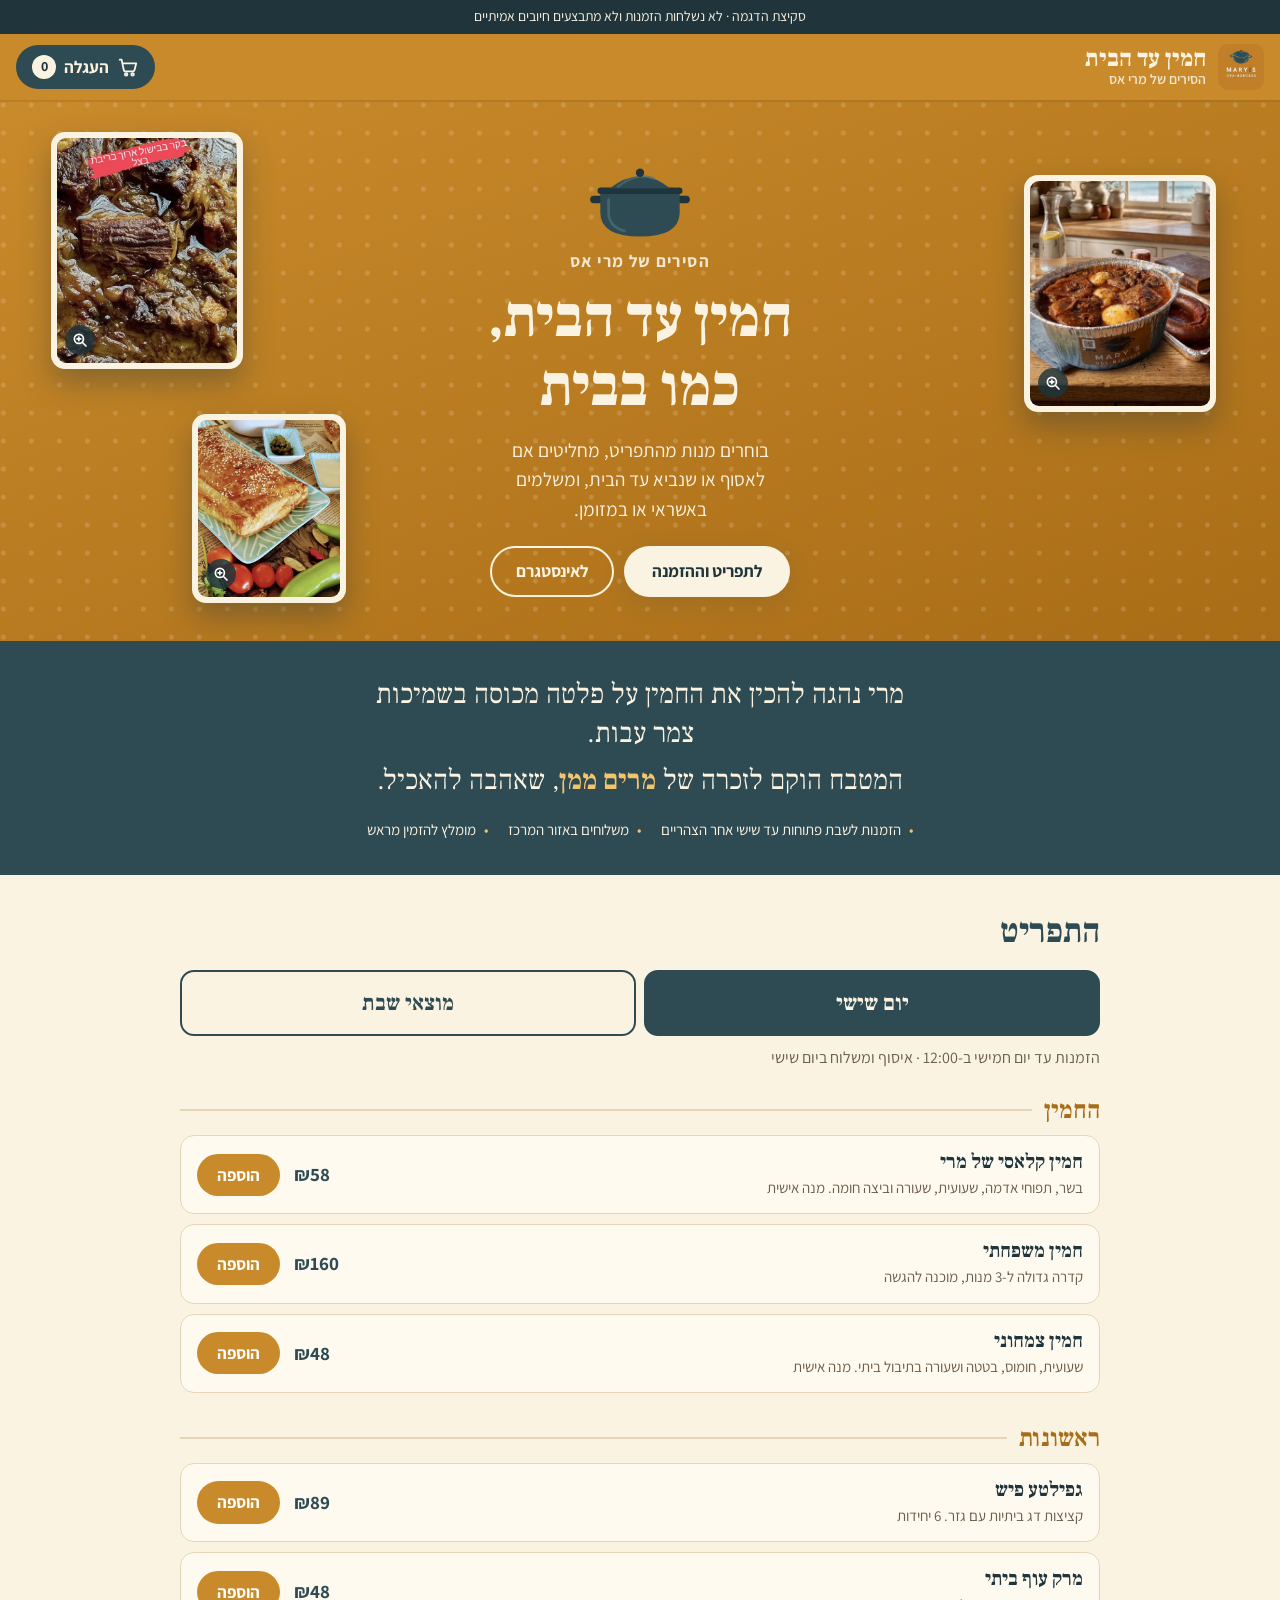
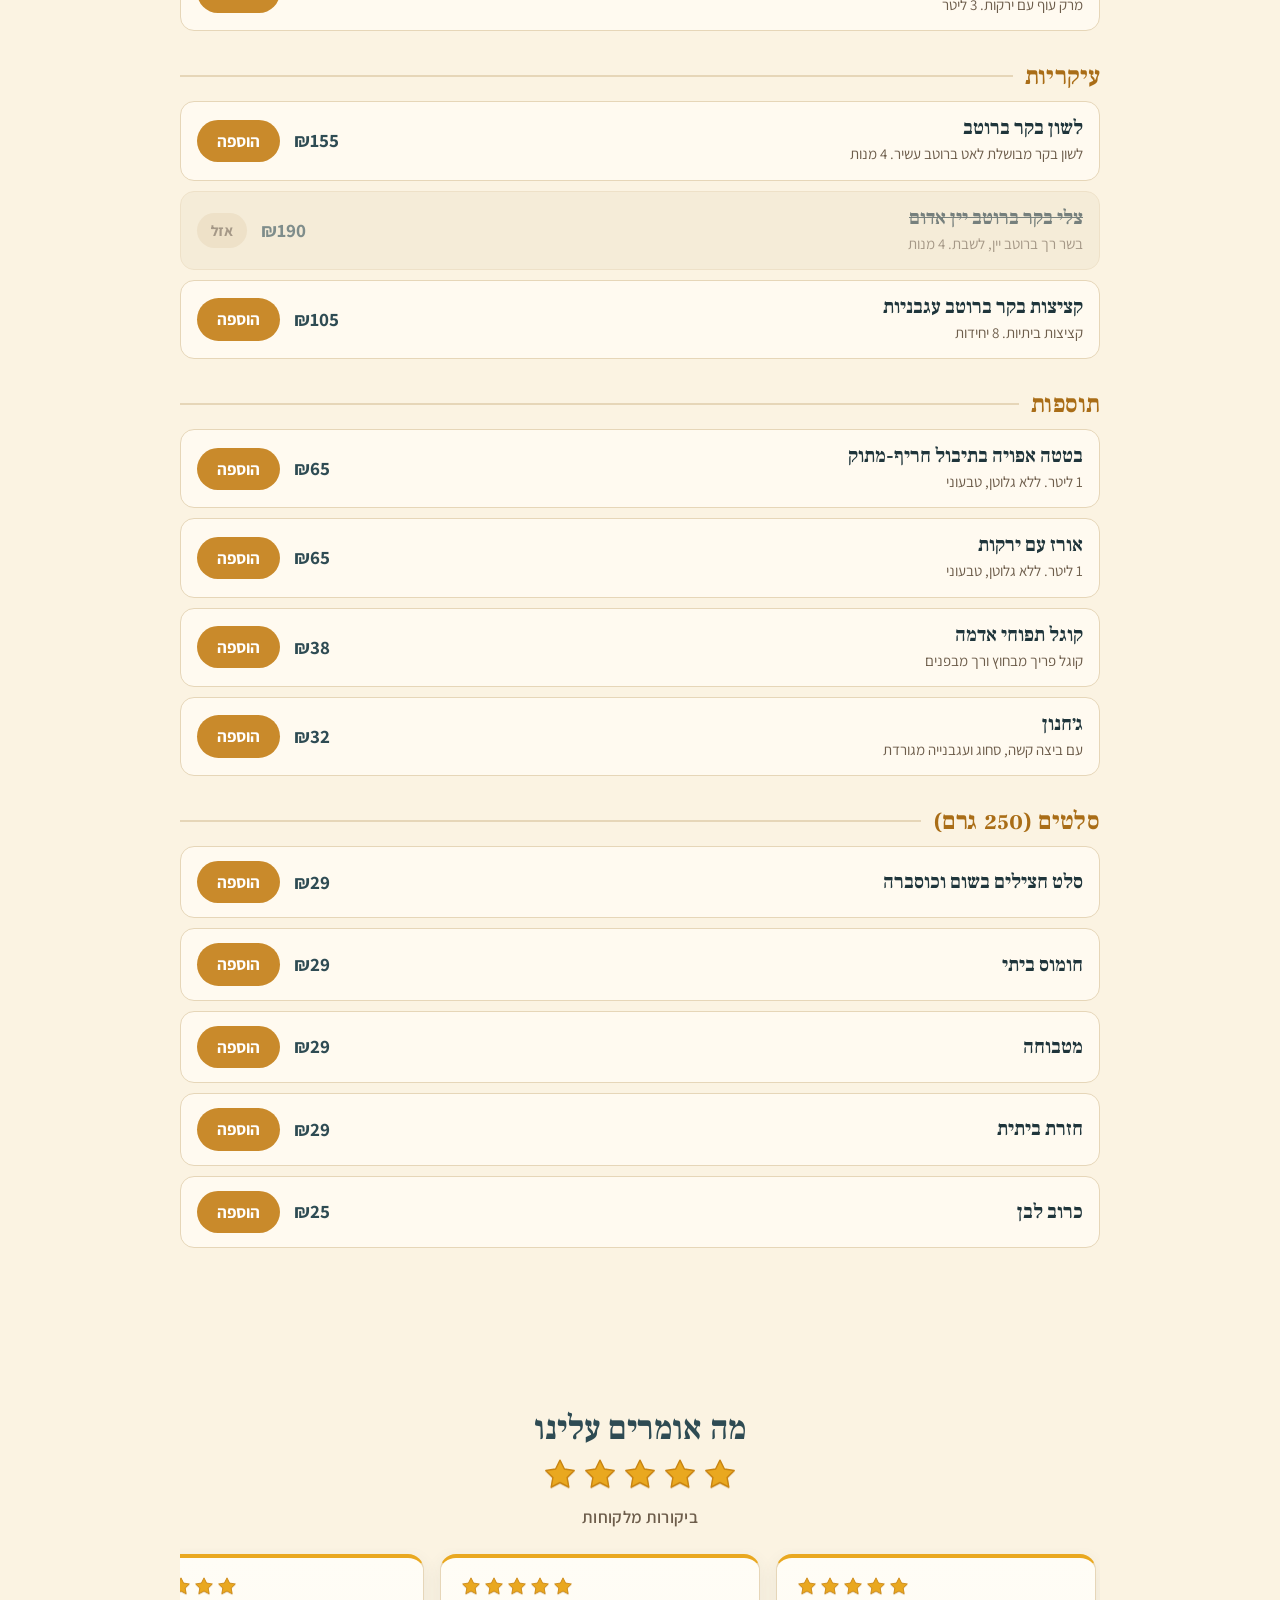
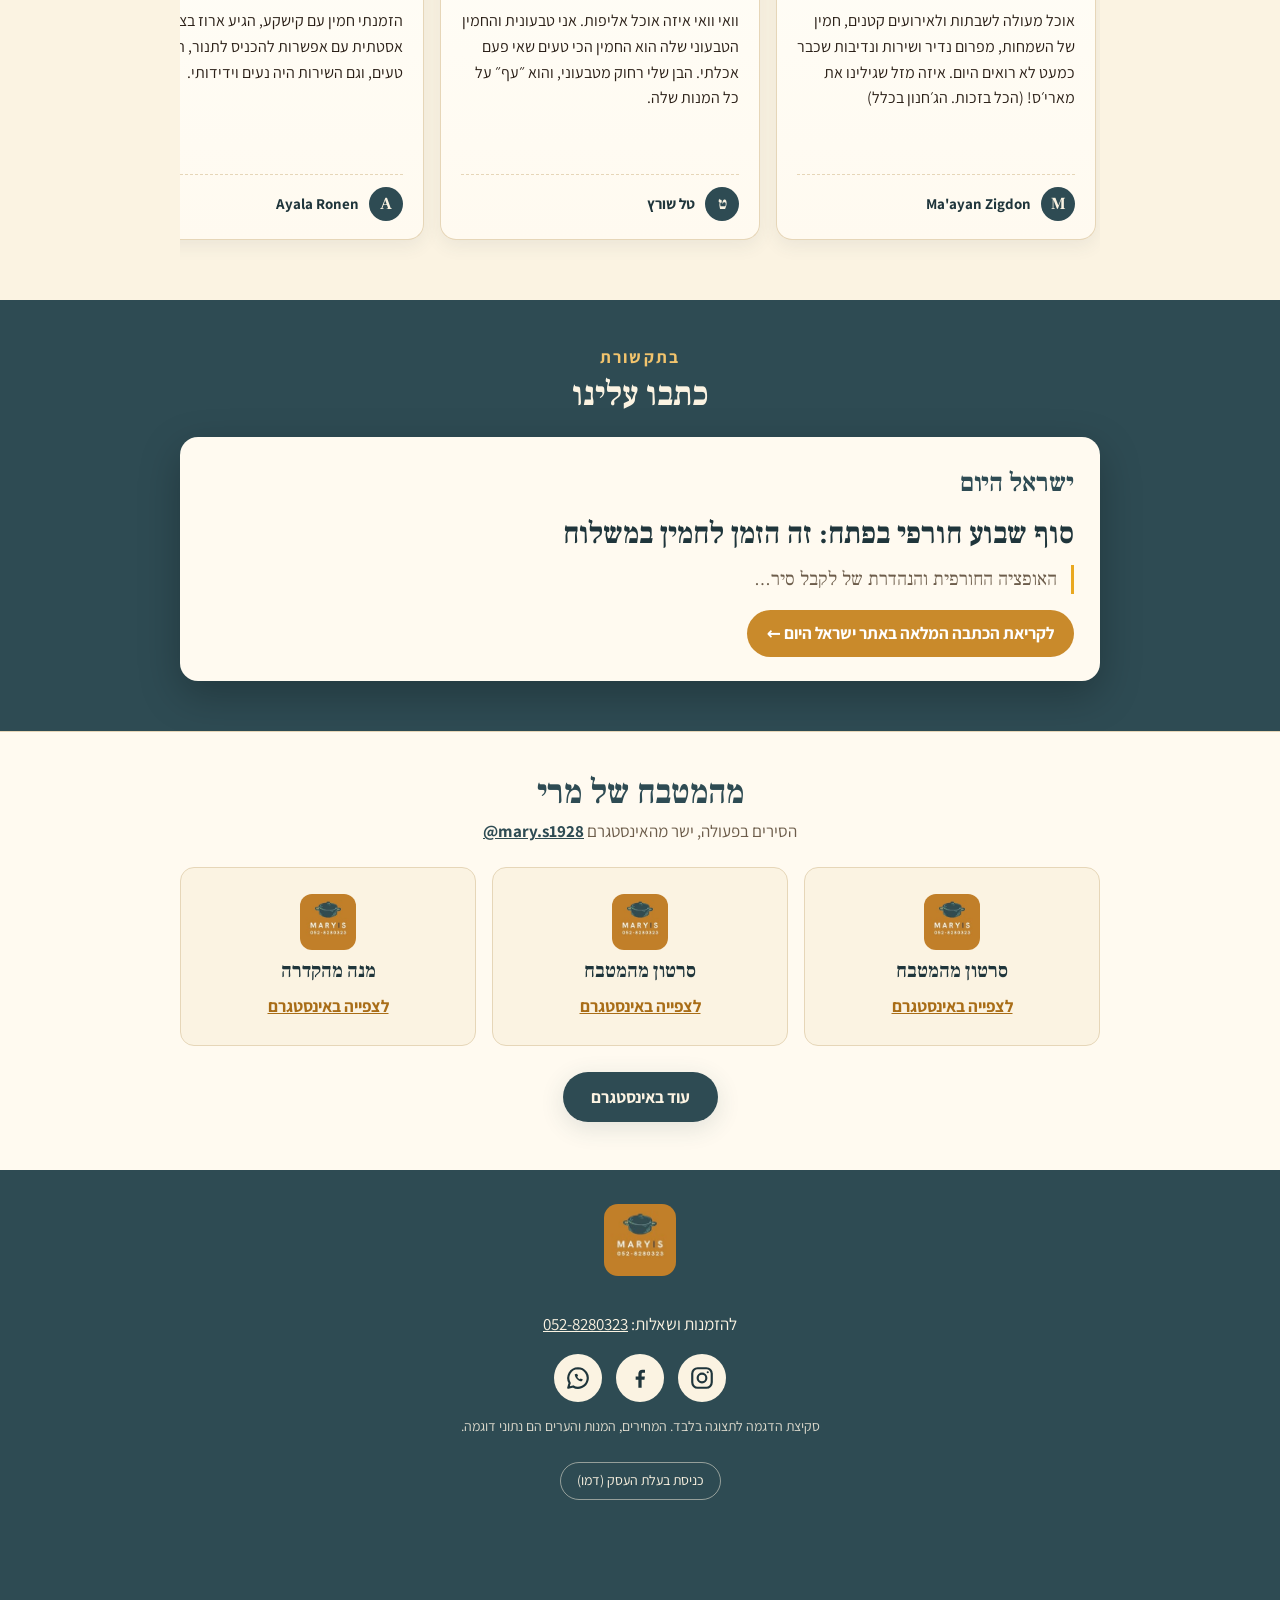
==== index.html @ cedc909a "Demo ordering site for MARYIS cholent Co-Authored-By: Claude Sonnet 5.5 <noreply@anthropic.com>" ====
<!doctype html>
<html lang="he" dir="rtl">
<head>
  <meta charset="utf-8">
  <meta name="viewport" content="width=device-width, initial-scale=1">
  <title>חמין עד הבית – הסירים של מרי אס</title>
  <meta name="description" content="הזמנת חמין ומנות לשבת – איסוף עצמי או משלוח עד הבית.">
  <meta name="robots" content="noindex, nofollow">
  <link rel="icon" href="logo.jpg">
  <link rel="preconnect" href="https://fonts.googleapis.com">
  <link rel="preconnect" href="https://fonts.gstatic.com" crossorigin>
  <link href="https://fonts.googleapis.com/css2?family=Assistant:wght@400;600;700&family=Frank+Ruhl+Libre:wght@500;700;900&display=swap" rel="stylesheet">
  <link rel="stylesheet" href="styles.css">
</head>
<body>

<div class="demo-bar">סקיצת הדגמה &middot; לא נשלחות הזמנות ולא מתבצעים חיובים אמיתיים</div>

<header class="site-header">
  <a class="brand" href="#top" aria-label="חמין עד הבית – לראש העמוד">
    <img src="logo.jpg" alt="" width="46" height="46">
    <span class="brand-text">
      <span class="brand-name">חמין עד הבית</span>
      <span class="brand-sub">הסירים של מרי אס</span>
    </span>
  </a>
  <button class="cart-btn" id="openCart" type="button" aria-label="פתיחת העגלה">
    <svg viewBox="0 0 24 24" width="22" height="22" fill="none" stroke="currentColor" stroke-width="2" stroke-linecap="round" stroke-linejoin="round" aria-hidden="true"><path d="M3 4h2l2.4 11.2a2 2 0 0 0 2 1.6h7.7a2 2 0 0 0 2-1.5L21 8H6.2"/><circle cx="10" cy="20" r="1.4"/><circle cx="17" cy="20" r="1.4"/></svg>
    <span>העגלה</span>
    <span class="count" id="cartCount">0</span>
  </button>
</header>

<section class="hero" id="top">
  <div class="hero-art" aria-hidden="true">
    <svg viewBox="0 -30 260 240" class="pot">
      <g class="steam" fill="none" stroke="#fbf3e2" stroke-width="5" stroke-linecap="round">
        <path class="s1" d="M96 30 q-12 -14 0 -28 q12 -14 0 -28"/>
        <path class="s2" d="M130 24 q-12 -14 0 -28 q12 -14 0 -28"/>
        <path class="s3" d="M164 30 q-12 -14 0 -28 q12 -14 0 -28"/>
      </g>
      <rect x="22" y="104" width="30" height="16" rx="8" fill="#1f353b"/>
      <rect x="208" y="104" width="30" height="16" rx="8" fill="#1f353b"/>
      <path d="M44 96 H216 V140 Q216 192 130 192 Q44 192 44 140 Z" fill="#2e4b53"/>
      <path d="M62 112 V140 Q62 170 96 180" fill="none" stroke="#4d7078" stroke-width="6" stroke-linecap="round" opacity=".7"/>
      <rect x="38" y="86" width="184" height="14" rx="7" fill="#1f353b"/>
      <path d="M64 88 Q130 36 196 88 Z" fill="#2e4b53"/>
      <path d="M82 84 Q122 52 160 66" fill="none" stroke="#4d7078" stroke-width="5" stroke-linecap="round" opacity=".7"/>
      <circle cx="130" cy="54" r="9" fill="#1f353b"/>
    </svg>
  </div>
  <div class="hero-text">
    <p class="eyebrow">הסירים של מרי אס</p>
    <h1>חמין עד הבית,<br>כמו בבית</h1>
    <p class="lead">בוחרים מנות מהתפריט, מחליטים אם לאסוף או שנביא עד הבית, ומשלמים באשראי או במזומן.</p>
    <div class="cta-row">
      <a class="cta" href="#menuSection">לתפריט וההזמנה</a>
      <a class="cta ghost" href="https://www.instagram.com/mary.s1928/" target="_blank" rel="noopener">לאינסטגרם</a>
    </div>
  </div>
  <div class="hero-photos" id="heroPhotos" aria-label="תמונות מהמטבח, אפשר ללחוץ להגדלה"></div>
</section>

<div class="lightbox" id="lightbox" hidden role="dialog" aria-modal="true" aria-labelledby="lbTitle">
  <div class="lb-inner">
    <button type="button" class="lb-close" id="lbClose" aria-label="סגירה">&times;</button>
    <button type="button" class="lb-nav lb-next" id="lbNext" aria-label="התמונה הבאה">&#8250;</button>
    <button type="button" class="lb-nav lb-prev" id="lbPrev" aria-label="התמונה הקודמת">&#8249;</button>
    <figure class="lb-frame">
      <img id="lbImg" alt="">
      <figcaption>
        <h3 id="lbTitle"></h3>
        <p id="lbText"></p>
      </figcaption>
    </figure>
  </div>
</div>

<section class="story">
  <div class="wrap">
    <blockquote>
      <p>מרי נהגה להכין את החמין על פלטה מכוסה בשמיכות צמר עבות.</p>
      <p>המטבח הוקם לזכרה של <strong>מרים ממן</strong>, שאהבה להאכיל.</p>
    </blockquote>
    <ul class="perks">
      <li>הזמנות לשבת פתוחות עד שישי אחר הצהריים</li>
      <li>משלוחים באזור המרכז</li>
      <li>מומלץ להזמין מראש</li>
    </ul>
  </div>
</section>

<main id="menuSection">
  <div class="wrap">
    <h2 class="section-title">התפריט</h2>
    <div class="day-tabs" id="dayTabs" role="tablist" aria-label="בחירת יום"></div>
    <p class="day-note" id="dayNote"></p>
    <p class="closed-banner" id="closedBanner" hidden>ההזמנות ליום הזה סגורות כרגע. אפשר לעיין בתפריט ולחזור מאוחר יותר.</p>
    <div id="menu"></div>
  </div>
</main>

<section class="reviews" id="reviews">
  <div class="wrap">
    <div class="reviews-head">
      <h2 class="section-title">מה אומרים עלינו</h2>
      <div id="reviewStars" class="head-stars"></div>
      <p class="reviews-sub">ביקורות מלקוחות</p>
    </div>
    <div class="review-track" id="reviewTrack" tabindex="0" aria-label="ביקורות לקוחות, אפשר לגלול הצידה"></div>
  </div>
</section>

<section class="press" id="press">
  <div class="wrap">
    <p class="press-eyebrow">בתקשורת</p>
    <h2 class="section-title">כתבו עלינו</h2>
    <a class="press-card" id="pressLink" href="#" target="_blank" rel="noopener">
      <div class="press-media"><img id="pressImg" alt="" loading="lazy"></div>
      <div class="press-body">
        <img id="pressLogo" class="press-logo" alt="ישראל היום" height="34">
        <h3 id="pressTitle"></h3>
        <p class="press-quote" id="pressQuote"></p>
        <span class="press-cta">לקריאת הכתבה המלאה באתר ישראל היום <span aria-hidden="true">←</span></span>
      </div>
    </a>
  </div>
</section>

<section class="insta" id="insta">
  <div class="wrap">
    <h2 class="section-title">מהמטבח של מרי</h2>
    <p class="insta-lead">הסירים בפעולה, ישר מהאינסטגרם <a href="https://www.instagram.com/mary.s1928/" target="_blank" rel="noopener" dir="ltr">@mary.s1928</a></p>
    <div class="insta-grid" id="instaGrid"></div>
    <a class="cta dark" href="https://www.instagram.com/mary.s1928/" target="_blank" rel="noopener">עוד באינסטגרם</a>
  </div>
</section>

<footer class="site-footer">
  <div class="wrap">
    <img src="logo.jpg" alt="חמין עד הבית – הסירים של מרי אס" width="72" height="72" class="foot-logo">
    <p>להזמנות ושאלות: <a href="tel:0528280323" dir="ltr">052-8280323</a></p>
    <div class="socials" id="socials" aria-label="הרשתות החברתיות שלנו"></div>
    <p class="small">סקיצת הדגמה לתצוגה בלבד. המחירים, המנות והערים הם נתוני דוגמה.</p>
    <a class="admin-toggle" href="admin.html">כניסת בעלת העסק (דמו)</a>
  </div>
</footer>

<div class="float-bar" id="floatBar" hidden>
  <button type="button" id="floatOpen">
    <span>צפייה בעגלה</span>
    <strong id="floatTotal">₪0</strong>
  </button>
</div>

<div class="scrim" id="scrim" hidden></div>
<aside class="drawer" id="drawer" aria-hidden="true" aria-label="העגלה והזמנה" tabindex="-1">
  <div class="drawer-head">
    <h2>ההזמנה שלך</h2>
    <button type="button" class="icon-btn" id="closeCart" aria-label="סגירה">&times;</button>
  </div>

  <div class="drawer-body">
    <p class="empty" id="emptyMsg">העגלה ריקה. אפשר להוסיף מנות מהתפריט.</p>

    <form id="orderForm" novalidate hidden>
      <p class="order-day" id="orderDay"></p>
      <ul class="lines" id="lines"></ul>

      <fieldset class="group">
        <legend>איך מקבלים?</legend>
        <div class="seg">
          <label><input type="radio" name="fulfil" value="pickup" checked><span>איסוף עצמי</span></label>
          <label><input type="radio" name="fulfil" value="delivery"><span>משלוח</span></label>
        </div>
        <label class="field">
          <span id="slotLabel">שעת איסוף</span>
          <select id="slot" name="slot"></select>
        </label>
        <p class="hint" id="pickupHint"></p>
        <div id="deliveryFields" hidden>
          <label class="field">
            <span>עיר</span>
            <select id="city" name="city"></select>
          </label>
          <div class="row2">
            <label class="field"><span>רחוב ומספר בית</span><input type="text" id="street" autocomplete="street-address"></label>
            <label class="field"><span>קומה / דירה</span><input type="text" id="apt"></label>
          </div>
        </div>
      </fieldset>

      <fieldset class="group">
        <legend>פרטים ליצירת קשר</legend>
        <div class="row2">
          <label class="field"><span>שם מלא</span><input type="text" id="custName" autocomplete="name" required></label>
          <label class="field"><span>טלפון</span><input type="tel" id="custPhone" autocomplete="tel" inputmode="tel" dir="rtl" required></label>
        </div>
        <label class="field"><span>הערות להזמנה (לא חובה)</span><textarea id="notes" rows="2"></textarea></label>
      </fieldset>

      <fieldset class="group">
        <legend>אופן תשלום</legend>
        <div class="seg">
          <label><input type="radio" name="pay" value="card" checked><span>כרטיס אשראי</span></label>
          <label><input type="radio" name="pay" value="cash"><span>מזומן</span></label>
        </div>
        <p class="hint" id="payHint"></p>
      </fieldset>

      <dl class="totals">
        <div><dt>סכום ביניים</dt><dd id="tSub">₪0</dd></div>
        <div><dt>דמי משלוח</dt><dd id="tFee">–</dd></div>
        <div class="grand"><dt>סה״כ לתשלום</dt><dd id="tTotal">₪0</dd></div>
      </dl>

      <p class="form-error" id="formError" role="alert" hidden></p>

      <button type="submit" class="primary" id="submitBtn">שליחת הזמנה</button>
      <div id="paypalBox" hidden>
        <div id="paypal-container"></div>
        <p class="form-error" id="paypalError" role="alert" hidden></p>
      </div>
    </form>
  </div>
</aside>

<div class="modal" id="doneModal" hidden role="dialog" aria-modal="true" aria-labelledby="doneTitle">
  <div class="modal-card">
    <div class="check" aria-hidden="true">✓</div>
    <h2 id="doneTitle">ההזמנה התקבלה</h2>
    <p>מספר הזמנה <strong id="doneNum"></strong></p>
    <p id="doneSummary" class="done-summary"></p>
    <p class="small">זוהי הדגמה. בשלב הזה לא נשלחה הזמנה אמיתית ולא בוצע חיוב.</p>
    <button type="button" class="primary" id="doneClose">חזרה לתפריט</button>
  </div>
</div>

<script src="shared.js"></script>
<script src="app.js"></script>
</body>
</html>
---- styles.css ----
:root {
  --mustard: #c98a2b;
  --mustard-deep: #a96d17;
  --teal: #2e4b53;
  --teal-deep: #1f353b;
  --cream: #fbf3e2;
  --paper: #fffaf0;
  --ink: #2b2018;
  --muted: #6d5d4b;
  --line: #e6d6b8;
  --ok: #3f7d4e;
  --bad: #b3341f;
  --radius: 14px;
  --shadow: 0 6px 24px rgba(46, 75, 83, .14);
}

* { box-sizing: border-box; }
html { scroll-behavior: smooth; scroll-padding-top: 84px; }
body {
  margin: 0;
  font-family: "Assistant", system-ui, sans-serif;
  font-size: 17px;
  line-height: 1.55;
  color: var(--ink);
  background: var(--cream);
}
img { max-width: 100%; }
button, input, select, textarea { font: inherit; color: inherit; }
button { cursor: pointer; }
h1, h2, h3, h4 { font-family: "Frank Ruhl Libre", serif; line-height: 1.2; margin: 0; }
.wrap { width: min(920px, 100% - 32px); margin-inline: auto; }
[hidden] { display: none !important; }

/* ---------- Top bars ---------- */
.demo-bar {
  background: var(--teal-deep);
  color: var(--cream);
  text-align: center;
  font-size: 14px;
  padding: 6px 16px;
}
.site-header {
  position: sticky; top: env(safe-area-inset-top, 0px); z-index: 20;
  display: flex; align-items: center; justify-content: space-between;
  padding: 10px 16px;
  background: var(--mustard);
  box-shadow: 0 2px 0 rgba(0,0,0,.08);
}
.brand { display: flex; align-items: center; gap: 12px; color: var(--cream); text-decoration: none; }
.brand img { border-radius: 10px; display: block; }
.brand-text { display: flex; flex-direction: column; line-height: 1.1; }
.brand-name { font-family: "Frank Ruhl Libre", serif; font-weight: 900; font-size: 24px; }
.brand-sub { font-size: 14px; font-weight: 600; opacity: .9; }
.cart-btn {
  display: inline-flex; align-items: center; gap: 8px;
  background: var(--teal); color: var(--cream);
  border: 0; border-radius: 999px; padding: 9px 16px; font-weight: 700;
}
.cart-btn:hover { background: var(--teal-deep); }
.count {
  min-width: 24px; height: 24px; padding: 0 7px;
  display: inline-grid; place-items: center;
  background: var(--cream); color: var(--teal-deep);
  border-radius: 999px; font-size: 14px;
}

/* ---------- Hero ---------- */
.hero {
  display: grid; grid-template-columns: 1.2fr .8fr; align-items: center; gap: 12px;
  padding: 44px max(16px, calc((100% - 920px) / 2)) 52px;
  background:
    radial-gradient(circle at 12% 18%, rgba(251,243,226,.16) 0 2px, transparent 3px) 0 0 / 28px 28px,
    linear-gradient(160deg, var(--mustard) 0%, var(--mustard-deep) 100%);
  color: var(--cream);
}
.eyebrow { margin: 0 0 8px; letter-spacing: .08em; font-weight: 700; opacity: .9; }
.hero h1 { font-size: clamp(34px, 6vw, 58px); font-weight: 900; margin-bottom: 14px; }
.lead { max-width: 30ch; font-size: 19px; margin: 0 0 22px; }
.cta {
  display: inline-block; text-decoration: none;
  background: var(--cream); color: var(--teal-deep);
  font-weight: 700; padding: 12px 28px; border-radius: 999px;
  box-shadow: var(--shadow);
}
.cta:hover { background: #fff; }
.cta-row { display: flex; flex-wrap: wrap; gap: 10px; }
.cta.ghost { background: transparent; color: var(--cream); border: 2px solid var(--cream); box-shadow: none; padding: 10px 24px; }
.cta.ghost:hover { background: rgba(251, 243, 226, .18); }
.cta.dark { background: var(--teal); color: var(--cream); }
.cta.dark:hover { background: var(--teal-deep); }

/* ---------- Story ---------- */
.story { background: var(--teal); color: var(--cream); padding: 34px 0; text-align: center; }
.story blockquote { margin: 0 auto 18px; max-width: 34ch; font-family: "Frank Ruhl Libre", serif; font-size: clamp(22px, 4vw, 28px); line-height: 1.4; }
.story blockquote p { margin: 0 0 8px; }
.story strong { color: #f2c46d; }
.perks { list-style: none; margin: 0; padding: 0; display: flex; flex-wrap: wrap; gap: 8px 20px; justify-content: center; font-size: 15px; }
.perks li::before { content: "•"; color: #f2c46d; margin-inline-end: 8px; }

/* ---------- Reviews ---------- */
:root { --gold: #e9a820; --gold-deep: #c98512; }
.stars { display: inline-flex; gap: 3px; direction: ltr; }
.stars svg { width: 20px; height: 20px; fill: var(--gold); stroke: var(--gold-deep); stroke-width: 1; stroke-linejoin: round; filter: drop-shadow(0 1px 0 rgba(169, 109, 23, .25)); }

.reviews { background: var(--cream); padding: 10px 0 40px; }
.reviews-head { text-align: center; margin-bottom: 18px; }
.reviews-head .section-title { margin-bottom: 8px; }
.head-stars .stars { gap: 6px; }
.head-stars svg { width: 34px; height: 34px; }
.reviews-sub { margin: 6px 0 0; color: var(--muted); font-weight: 600; letter-spacing: .02em; }

.review-track {
  display: flex; gap: 16px; overflow-x: auto; padding: 6px 4px 20px;
  scroll-snap-type: x mandatory; -webkit-overflow-scrolling: touch; scrollbar-width: thin; scrollbar-color: var(--mustard) transparent;
}
.review {
  flex: 0 0 min(320px, 84%); scroll-snap-align: center; margin: 0;
  background: linear-gradient(180deg, #fffdf6, var(--paper)); border: 1px solid var(--line); border-top: 4px solid var(--gold);
  border-radius: 16px; padding: 18px 20px 18px; display: flex; flex-direction: column; gap: 12px;
  box-shadow: 0 6px 18px rgba(46, 75, 83, .08);
}
.review blockquote { margin: 0; font-size: 16px; line-height: 1.6; flex: 1; }
.review figcaption { display: flex; align-items: center; gap: 10px; font-weight: 700; color: var(--teal-deep); font-size: 15px; padding-top: 12px; border-top: 1px dashed var(--line); }
.avatar { width: 34px; height: 34px; border-radius: 50%; display: grid; place-items: center; background: var(--teal); color: var(--cream); font-family: "Frank Ruhl Libre", serif; font-size: 17px; flex: none; }

/* ---------- Press ---------- */
.press { background: var(--teal); color: var(--cream); padding: 44px 0 50px; }
.press-eyebrow { margin: 0 0 4px; text-align: center; letter-spacing: .12em; font-weight: 700; color: #f2c46d; }
.press .section-title { color: var(--cream); text-align: center; margin-bottom: 22px; }
.press-card {
  display: grid; grid-template-columns: 1fr 1.1fr; text-decoration: none; color: var(--teal-deep);
  background: var(--paper); border-radius: 18px; overflow: hidden; box-shadow: 0 14px 40px rgba(0, 0, 0, .25);
  transition: transform .2s, box-shadow .2s;
}
.press-card:hover { transform: translateY(-3px); box-shadow: 0 18px 46px rgba(0, 0, 0, .32); }
.press-media { background: #e9dcc0; min-height: 220px; }
.press-media img { width: 100%; height: 100%; object-fit: cover; display: block; }
.press-card.no-image { grid-template-columns: 1fr; }
.press-card.no-image .press-media { display: none; }
.press-body { padding: 26px 26px 24px; display: flex; flex-direction: column; gap: 12px; justify-content: center; }
.press-logo { height: 34px; width: auto; max-width: 180px; object-fit: contain; align-self: flex-start; }
.press-logo-text { font-family: "Frank Ruhl Libre", serif; font-size: 26px; color: var(--teal); }
.press-body h3 { font-size: clamp(22px, 3.4vw, 30px); line-height: 1.25; color: var(--teal-deep); }
.press-quote { margin: 0; font-family: "Frank Ruhl Libre", serif; font-size: 19px; color: var(--muted); padding-inline-start: 14px; border-inline-start: 3px solid var(--gold); }
.press-cta { align-self: flex-start; margin-top: 4px; background: var(--mustard); color: #fff; font-weight: 700; padding: 10px 20px; border-radius: 999px; }
.press-card:hover .press-cta { background: var(--mustard-deep); }
@media (max-width: 700px) {
  .press-card { grid-template-columns: 1fr; }
  .press-media { min-height: 0; aspect-ratio: 3 / 2; }
  .press-body { padding: 20px; }
}

/* ---------- Socials ---------- */
.socials { display: flex; justify-content: center; gap: 14px; margin: 14px 0 6px; }
.site-footer .socials a {
  width: 48px; height: 48px; display: grid; place-items: center; border-radius: 50%;
  background: var(--cream); color: var(--teal-deep); transition: background .15s, transform .15s;
}
.site-footer .socials a:hover { background: var(--mustard); color: #fff; transform: translateY(-2px); }
.socials svg { width: 26px; height: 26px; }

/* ---------- Instagram ---------- */
.insta { background: var(--paper); border-top: 1px solid var(--line); padding: 40px 0 48px; text-align: center; }
.insta .section-title { margin-bottom: 6px; }
.insta-lead { margin: 0 0 22px; color: var(--muted); }
.insta-lead a { color: var(--teal); font-weight: 700; }
.insta-grid { display: grid; grid-template-columns: repeat(auto-fit, minmax(260px, 1fr)); gap: 16px; margin-bottom: 26px; justify-items: center; }
.insta-card { display: flex; flex-direction: column; align-items: center; gap: 6px; padding: 26px 16px; text-decoration: none; color: var(--teal-deep); background: var(--cream); border: 1px solid var(--line); border-radius: var(--radius); }
.insta-card img { border-radius: 12px; }
.insta-card strong { font-family: "Frank Ruhl Libre", serif; font-size: 20px; }
.insta-card span { color: var(--mustard-deep); font-weight: 700; text-decoration: underline; }
.insta-grid blockquote { margin: 0; }
.insta-grid .instagram-media { margin: 0 !important; min-width: 0 !important; max-width: 340px !important; width: 100% !important; }
.pot { width: 100%; max-width: 300px; justify-self: center; display: block; overflow: visible; }
.steam path { opacity: 0; animation: rise 3.2s ease-in-out infinite; }
.steam .s2 { animation-delay: .8s; }
.steam .s3 { animation-delay: 1.6s; }
@keyframes rise {
  0% { opacity: 0; transform: translateY(14px); }
  35% { opacity: .85; }
  100% { opacity: 0; transform: translateY(-14px); }
}
@media (prefers-reduced-motion: reduce) { .steam path { animation: none; opacity: .6; } }

/* ---------- Menu ---------- */
main { padding: 36px 0 120px; }
.section-title { font-size: 34px; color: var(--teal); margin-bottom: 18px; }
.day-tabs { display: flex; gap: 8px; margin-bottom: 10px; }
.day-tabs button {
  flex: 1; padding: 14px 10px; border-radius: var(--radius);
  border: 2px solid var(--teal); background: transparent; color: var(--teal);
  font-family: "Frank Ruhl Libre", serif; font-weight: 700; font-size: 22px;
}
.day-tabs button[aria-selected="true"] { background: var(--teal); color: var(--cream); }
.day-note { margin: 0 0 24px; color: var(--muted); font-size: 16px; }

.cat { margin-bottom: 30px; }
.cat h3 {
  font-size: 25px; color: var(--mustard-deep);
  display: flex; align-items: center; gap: 12px; margin-bottom: 10px;
}
.cat h3::after { content: ""; flex: 1; height: 2px; background: var(--line); }

.item {
  display: grid; grid-template-columns: 1fr auto; gap: 6px 16px; align-items: center;
  background: var(--paper); border: 1px solid var(--line); border-radius: var(--radius);
  padding: 14px 16px; margin-bottom: 10px;
}
.item h4 { font-size: 20px; color: var(--teal-deep); }
.item p { margin: 2px 0 0; color: var(--muted); font-size: 15px; }
.item-side { display: flex; align-items: center; gap: 14px; }
.price { font-weight: 700; font-size: 19px; color: var(--teal); white-space: nowrap; }
.add, .stepper button {
  border: 0; border-radius: 999px; background: var(--mustard); color: #fff; font-weight: 700;
}
.add { padding: 8px 20px; }
.add:hover { background: var(--mustard-deep); }
.stepper { display: inline-flex; align-items: center; gap: 8px; background: var(--cream); border-radius: 999px; padding: 3px; }
.stepper button { width: 34px; height: 34px; font-size: 20px; line-height: 1; }
.stepper span { min-width: 22px; text-align: center; font-weight: 700; }
.item.is-out { opacity: .6; background: #f2e8d2; }
.item.is-out h4 { text-decoration: line-through; text-decoration-thickness: 1px; }
.badge { background: #e6d6b8; color: var(--muted); font-weight: 700; padding: 6px 14px; border-radius: 999px; font-size: 15px; }
.stock-row { grid-column: 1 / -1; display: none; border-top: 1px dashed var(--line); padding-top: 8px; margin-top: 4px; }
body.admin .stock-row { display: block; }
body.admin .item { outline: 2px dashed rgba(46, 75, 83, .25); }

.switch { display: inline-flex; align-items: center; gap: 10px; cursor: pointer; font-weight: 600; color: var(--teal); }
.switch input { appearance: none; width: 44px; height: 24px; border-radius: 999px; background: #c9b995; position: relative; margin: 0; cursor: pointer; transition: background .2s; }
.switch input::after { content: ""; position: absolute; top: 3px; inset-inline-start: 3px; width: 18px; height: 18px; border-radius: 50%; background: #fff; transition: inset-inline-start .2s; }
.switch input:checked { background: var(--ok); }
.switch input:checked::after { inset-inline-start: 23px; }

/* ---------- Footer / floating bar ---------- */
.site-footer { background: var(--teal); color: var(--cream); text-align: center; padding: 34px 0 100px; }
.site-footer a { color: var(--cream); }
.foot-logo { border-radius: 14px; margin-bottom: 10px; }
.small { font-size: 14px; opacity: .85; }
.admin-toggle {
  display: inline-block; margin-top: 10px; background: transparent; color: var(--cream); text-decoration: none;
  border: 1px solid rgba(251,243,226,.5); border-radius: 999px; padding: 7px 16px; font-size: 14px;
}
.admin-toggle:hover { background: var(--cream); color: var(--teal-deep); }
.closed-banner { background: #f6dcc6; border: 1px solid #e4b58a; color: #7a3d12; border-radius: 12px; padding: 10px 14px; font-weight: 600; margin: 0 0 20px; }

.float-bar { position: fixed; inset-inline: 0; bottom: 0; z-index: 15; padding: 12px 16px calc(12px + env(safe-area-inset-bottom)); pointer-events: none; }
.float-bar button {
  pointer-events: auto; display: flex; justify-content: space-between; align-items: center;
  width: min(520px, 100%); margin: 0 auto; border: 0; border-radius: 999px;
  background: var(--teal); color: var(--cream); padding: 14px 24px; font-weight: 700; font-size: 18px;
  box-shadow: 0 8px 28px rgba(31, 53, 59, .4);
}

/* ---------- Drawer ---------- */
.scrim { position: fixed; inset: 0; background: rgba(31, 53, 59, .5); z-index: 30; }
.drawer {
  position: fixed; top: 0; bottom: 0; inset-inline-start: 0; z-index: 40;
  width: min(480px, 100%); background: var(--cream);
  display: flex; flex-direction: column;
  transform: translateX(102%); visibility: hidden;
  transition: transform .28s ease, visibility 0s .28s;
  box-shadow: var(--shadow);
}
.drawer.open { transform: none; visibility: visible; transition: transform .28s ease; }
.drawer-head { display: flex; justify-content: space-between; align-items: center; padding: 16px 20px; background: var(--teal); color: var(--cream); }
.drawer-head h2 { font-size: 24px; }
.icon-btn { background: transparent; border: 0; color: inherit; font-size: 32px; line-height: 1; width: 40px; height: 40px; }
.drawer-body { overflow-y: auto; padding: 18px 20px 28px; flex: 1; }
.empty { color: var(--muted); text-align: center; margin-top: 40px; }
.order-day { margin: 0 0 8px; font-weight: 700; color: var(--mustard-deep); }

.lines { list-style: none; margin: 0 0 18px; padding: 0; }
.lines li { display: grid; grid-template-columns: 1fr auto auto; gap: 10px; align-items: center; padding: 10px 0; border-bottom: 1px solid var(--line); }
.lines .nm { font-weight: 600; }
.lines .lp { font-weight: 700; color: var(--teal); min-width: 54px; text-align: end; }

.group { border: 0; padding: 0; margin: 0 0 20px; }
.group legend { font-family: "Frank Ruhl Libre", serif; font-weight: 700; font-size: 20px; color: var(--teal); padding: 0; margin-bottom: 8px; }
.seg { display: grid; grid-template-columns: 1fr 1fr; gap: 8px; }
.seg label { position: relative; }
.seg input { position: absolute; opacity: 0; inset: 0; }
.seg span { display: block; text-align: center; padding: 11px 8px; border: 2px solid var(--line); border-radius: 12px; background: var(--paper); font-weight: 700; }
.seg input:checked + span { border-color: var(--teal); background: var(--teal); color: var(--cream); }
.seg input:focus-visible + span { outline: 3px solid var(--mustard); outline-offset: 2px; }
.hint { margin: 8px 0 0; font-size: 14px; color: var(--muted); }

.field { display: block; margin-top: 10px; }
.field span { display: block; font-size: 14px; font-weight: 600; color: var(--muted); margin-bottom: 4px; }
.field input, .field select, .field textarea {
  width: 100%; padding: 10px 12px; border: 1.5px solid var(--line); border-radius: 10px; background: var(--paper);
}
.field input:focus, .field select:focus, .field textarea:focus { outline: 3px solid rgba(201, 138, 43, .45); border-color: var(--mustard); }
.row2 { display: grid; grid-template-columns: 1fr 1fr; gap: 10px; }
@media (max-width: 420px) { .row2 { grid-template-columns: 1fr; } }

.totals { margin: 0 0 14px; padding: 14px 16px; background: var(--paper); border: 1px solid var(--line); border-radius: var(--radius); }
.totals div { display: flex; justify-content: space-between; padding: 3px 0; }
.totals dt, .totals dd { margin: 0; }
.totals .grand { border-top: 1px solid var(--line); margin-top: 6px; padding-top: 8px; font-weight: 700; font-size: 20px; color: var(--teal-deep); }

.form-error { color: var(--bad); font-weight: 600; margin: 0 0 12px; }
.primary {
  width: 100%; border: 0; border-radius: 999px; padding: 14px; font-weight: 700; font-size: 18px;
  background: var(--mustard); color: #fff;
}
.primary:hover { background: var(--mustard-deep); }
#paypal-container { margin-top: 10px; min-height: 48px; }

/* ---------- Modal ---------- */
.modal { position: fixed; inset: 0; z-index: 60; display: grid; place-items: center; background: rgba(31, 53, 59, .6); padding: 16px; }
.modal-card { background: var(--cream); border-radius: 20px; padding: 28px 24px; max-width: 440px; width: 100%; text-align: center; box-shadow: var(--shadow); }
.check { width: 64px; height: 64px; margin: 0 auto 12px; border-radius: 50%; background: var(--ok); color: #fff; display: grid; place-items: center; font-size: 34px; }
.modal-card h2 { font-size: 30px; color: var(--teal); margin-bottom: 8px; }
.done-summary { background: var(--paper); border: 1px solid var(--line); border-radius: 12px; padding: 10px 14px; text-align: start; white-space: pre-line; }
.modal-card .small { color: var(--muted); }

/* ---------- Mobile ---------- */
@media (max-width: 640px) {
  body { font-size: 16px; }
  .hero { grid-template-columns: 1fr; text-align: center; padding-top: 30px; }
  .lead { margin-inline: auto; }
  .hero-art { order: -1; }
  .pot { max-width: 180px; }
  .brand-name { font-size: 22px; }
  .cart-btn span:not(.count) { display: none; }
  .item { grid-template-columns: 1fr; }
  .item-side { justify-content: space-between; }
}

/* ---------- Hero v2: תמונות מרחפות ---------- */
.hero { display: block; position: relative; overflow: hidden; text-align: center; padding: 34px 16px 44px; min-height: 500px; }
.hero-art { max-width: 120px; margin: 0 auto 4px; position: relative; z-index: 2; }
.hero .pot { max-width: 120px; margin: 0 auto; }
.hero-text { position: relative; z-index: 2; max-width: 560px; margin: 0 auto; }
.hero .lead { margin-inline: auto; }
.hero .cta-row { justify-content: center; }

.hero-photos { position: absolute; inset: 0; z-index: 1; pointer-events: none; }
.float-photo {
  pointer-events: auto; position: absolute; width: clamp(120px, 15vw, 210px); padding: 6px; border: 0;
  background: var(--cream); border-radius: 14px; box-shadow: 0 14px 30px rgba(31, 53, 59, .35);
  cursor: zoom-in; animation: drift 7s ease-in-out infinite alternate; transition: box-shadow .2s;
}
.float-photo img { display: block; width: 100%; height: auto; aspect-ratio: 4 / 5; object-fit: cover; border-radius: 9px; transition: transform .25s; }
.float-photo:hover { box-shadow: 0 18px 38px rgba(31, 53, 59, .5); }
.float-photo:hover img { transform: scale(1.04); }
.float-photo:focus-visible { outline: 3px solid var(--cream); outline-offset: 3px; }
.zoom-chip { position: absolute; bottom: 14px; inset-inline-end: 14px; width: 30px; height: 30px; border-radius: 50%; background: rgba(31, 53, 59, .82); color: #fff; display: grid; place-items: center; }
.zoom-chip svg { width: 18px; height: 18px; }
.fp1 { right: 5%; top: 14%; --r: -4deg; animation-duration: 7s; }
.fp2 { left: 4%; top: 6%; --r: 3deg; animation-duration: 8.5s; animation-delay: -2s; }
.fp3 { left: 15%; bottom: 7%; --r: -3deg; animation-duration: 6.5s; animation-delay: -4s; width: clamp(110px, 12vw, 170px); }
@keyframes drift {
  0%   { transform: translate(-12px, 2px) rotate(var(--r)); }
  50%  { transform: translate(5px, -14px) rotate(calc(var(--r) * -0.4)); }
  100% { transform: translate(14px, 4px) rotate(var(--r)); }
}

@media (max-width: 1023px) {
  .hero { min-height: 0; }
  .hero-photos { position: static; display: flex; justify-content: center; align-items: flex-start; gap: 14px; margin-top: 28px; pointer-events: auto; }
  .float-photo { position: relative; inset: auto; width: min(29%, 150px); }
  .fp2 { margin-top: 16px; }
  .fp3 { width: min(29%, 150px); }
}
@media (prefers-reduced-motion: reduce) { .float-photo { animation: none; } }

/* ---------- Lightbox ---------- */
.lightbox { position: fixed; inset: 0; z-index: 70; display: grid; place-items: center; padding: 18px; background: rgba(20, 32, 36, .88); backdrop-filter: blur(3px); }
.lb-inner { position: relative; width: min(720px, 100%); max-height: 100%; display: flex; justify-content: center; }
.lb-frame {
  margin: 0; max-width: 100%; padding: 10px; border-radius: 24px;
  background: linear-gradient(135deg, #f6cf7a 0%, var(--mustard) 48%, var(--teal) 100%);
  box-shadow: 0 26px 70px rgba(0, 0, 0, .55); animation: pop .22s ease;
}
.lb-frame img { display: block; max-width: 100%; max-height: min(62vh, 560px); margin: 0 auto; border: 5px solid var(--cream); border-radius: 15px; background: #2a1d14; object-fit: contain; }
.lb-frame figcaption { margin-top: 10px; padding: 14px 18px 16px; background: var(--cream); color: var(--teal-deep); border-radius: 14px; text-align: center; }
.lb-frame h3 { font-size: clamp(22px, 4vw, 28px); color: var(--teal); margin-bottom: 4px; }
.lb-frame p { margin: 0; color: var(--muted); font-size: 17px; }
.lb-close, .lb-nav { position: absolute; z-index: 2; border: 0; border-radius: 50%; background: var(--cream); color: var(--teal-deep); box-shadow: 0 4px 14px rgba(0, 0, 0, .35); line-height: 1; display: grid; place-items: center; }
.lb-close { top: -12px; right: -6px; width: 42px; height: 42px; font-size: 28px; }
.lb-nav { top: 38%; width: 46px; height: 46px; font-size: 34px; padding-bottom: 4px; }
.lb-next { left: -12px; }
.lb-prev { right: -12px; }
.lb-close:hover, .lb-nav:hover { background: var(--mustard); color: #fff; }
@keyframes pop { from { opacity: 0; transform: scale(.94); } to { opacity: 1; transform: none; } }
@media (max-width: 640px) {
  .lb-next { left: 4px; }
  .lb-prev { right: 4px; }
  .lb-close { top: -8px; right: 2px; }
}

/* ---------- חלון אישור פנימי ---------- */
:root { direction: rtl; }
.confirm-scrim { position: fixed; inset: 0; z-index: 100; display: grid; place-items: center; padding: 16px; background: rgba(20, 32, 36, .6); }
.confirm-card { background: var(--cream); color: var(--ink); border-radius: 16px; padding: 22px 20px 18px; width: min(380px, 100%); box-shadow: var(--shadow); }
.confirm-card p { margin: 0 0 18px; font-size: 18px; font-weight: 600; }
.confirm-actions { display: flex; gap: 10px; justify-content: flex-end; }
.confirm-actions button { border: 0; border-radius: 999px; padding: 9px 22px; font-weight: 700; }
.c-no { background: transparent; color: var(--teal); border: 1.5px solid var(--teal) !important; }
.c-yes { background: var(--mustard); color: #fff; }
.c-yes:hover { background: var(--mustard-deep); }
.sim-pay { margin-top: 4px; }
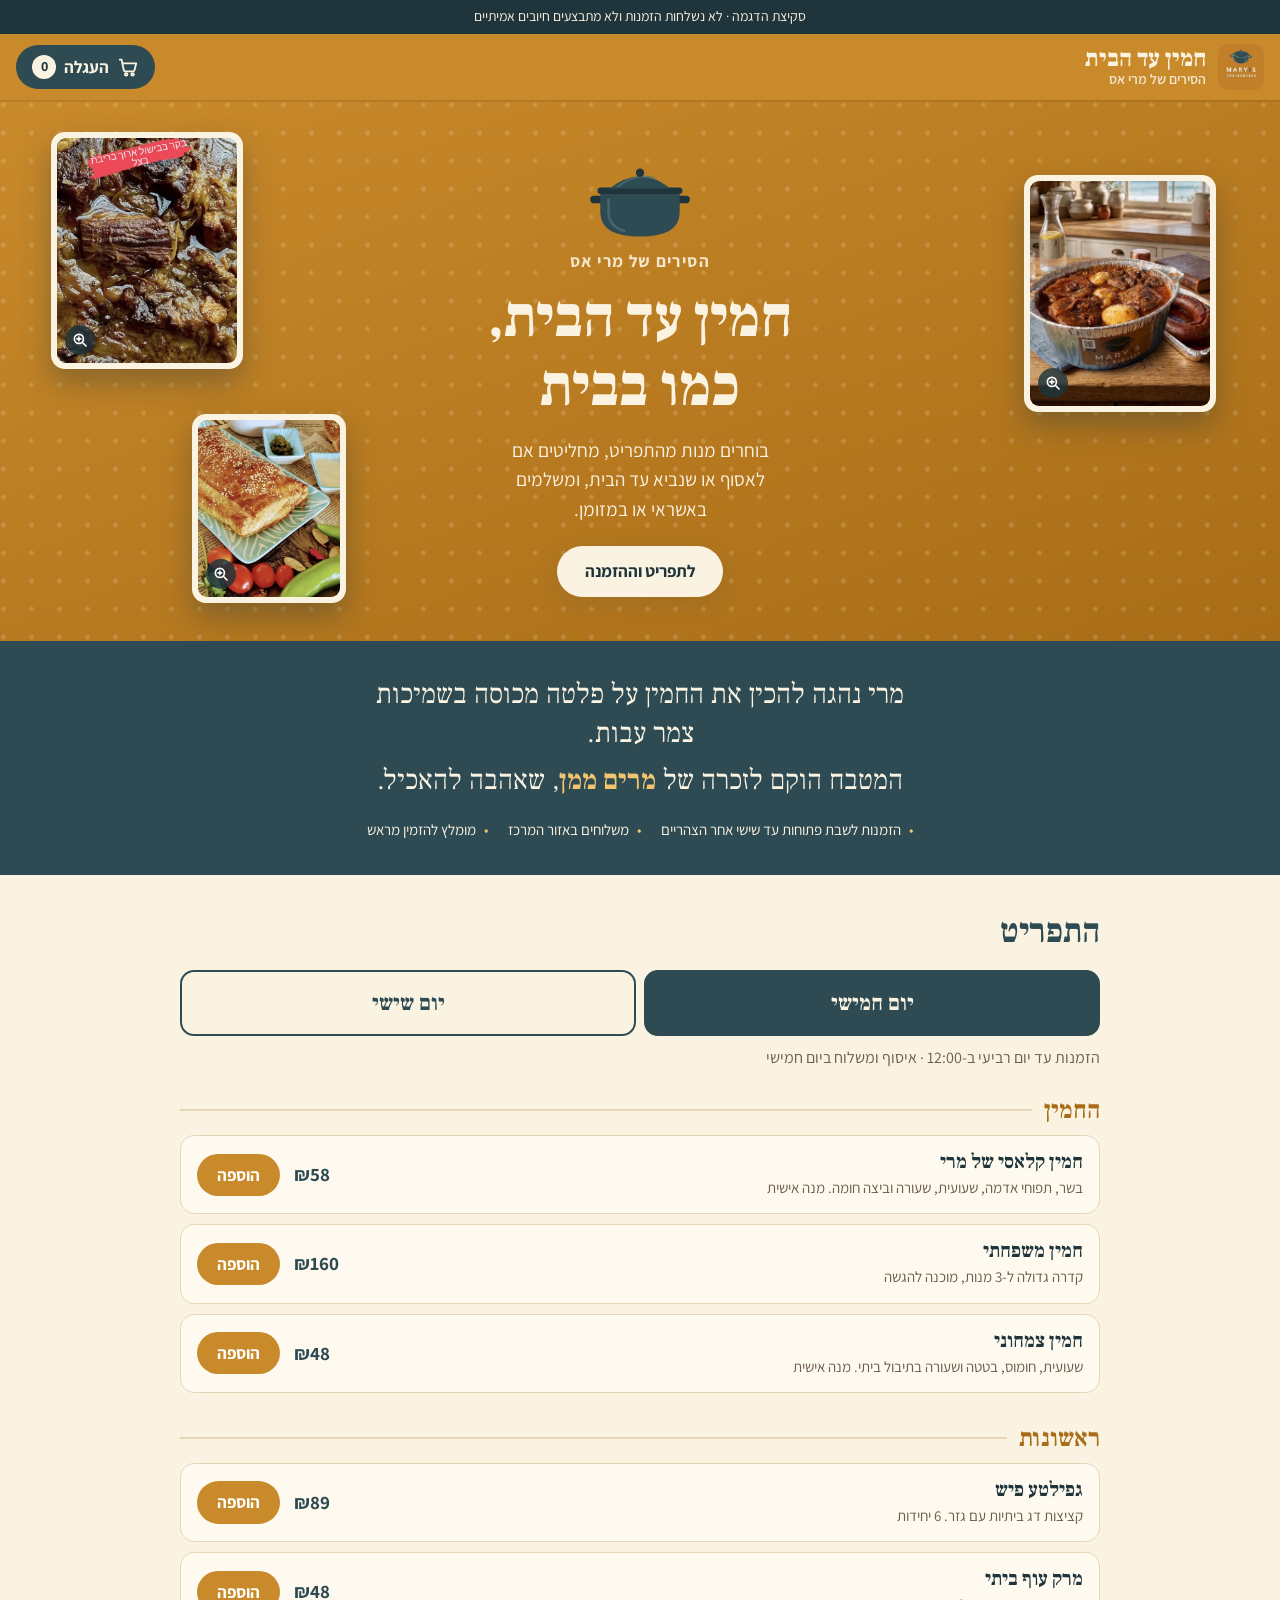
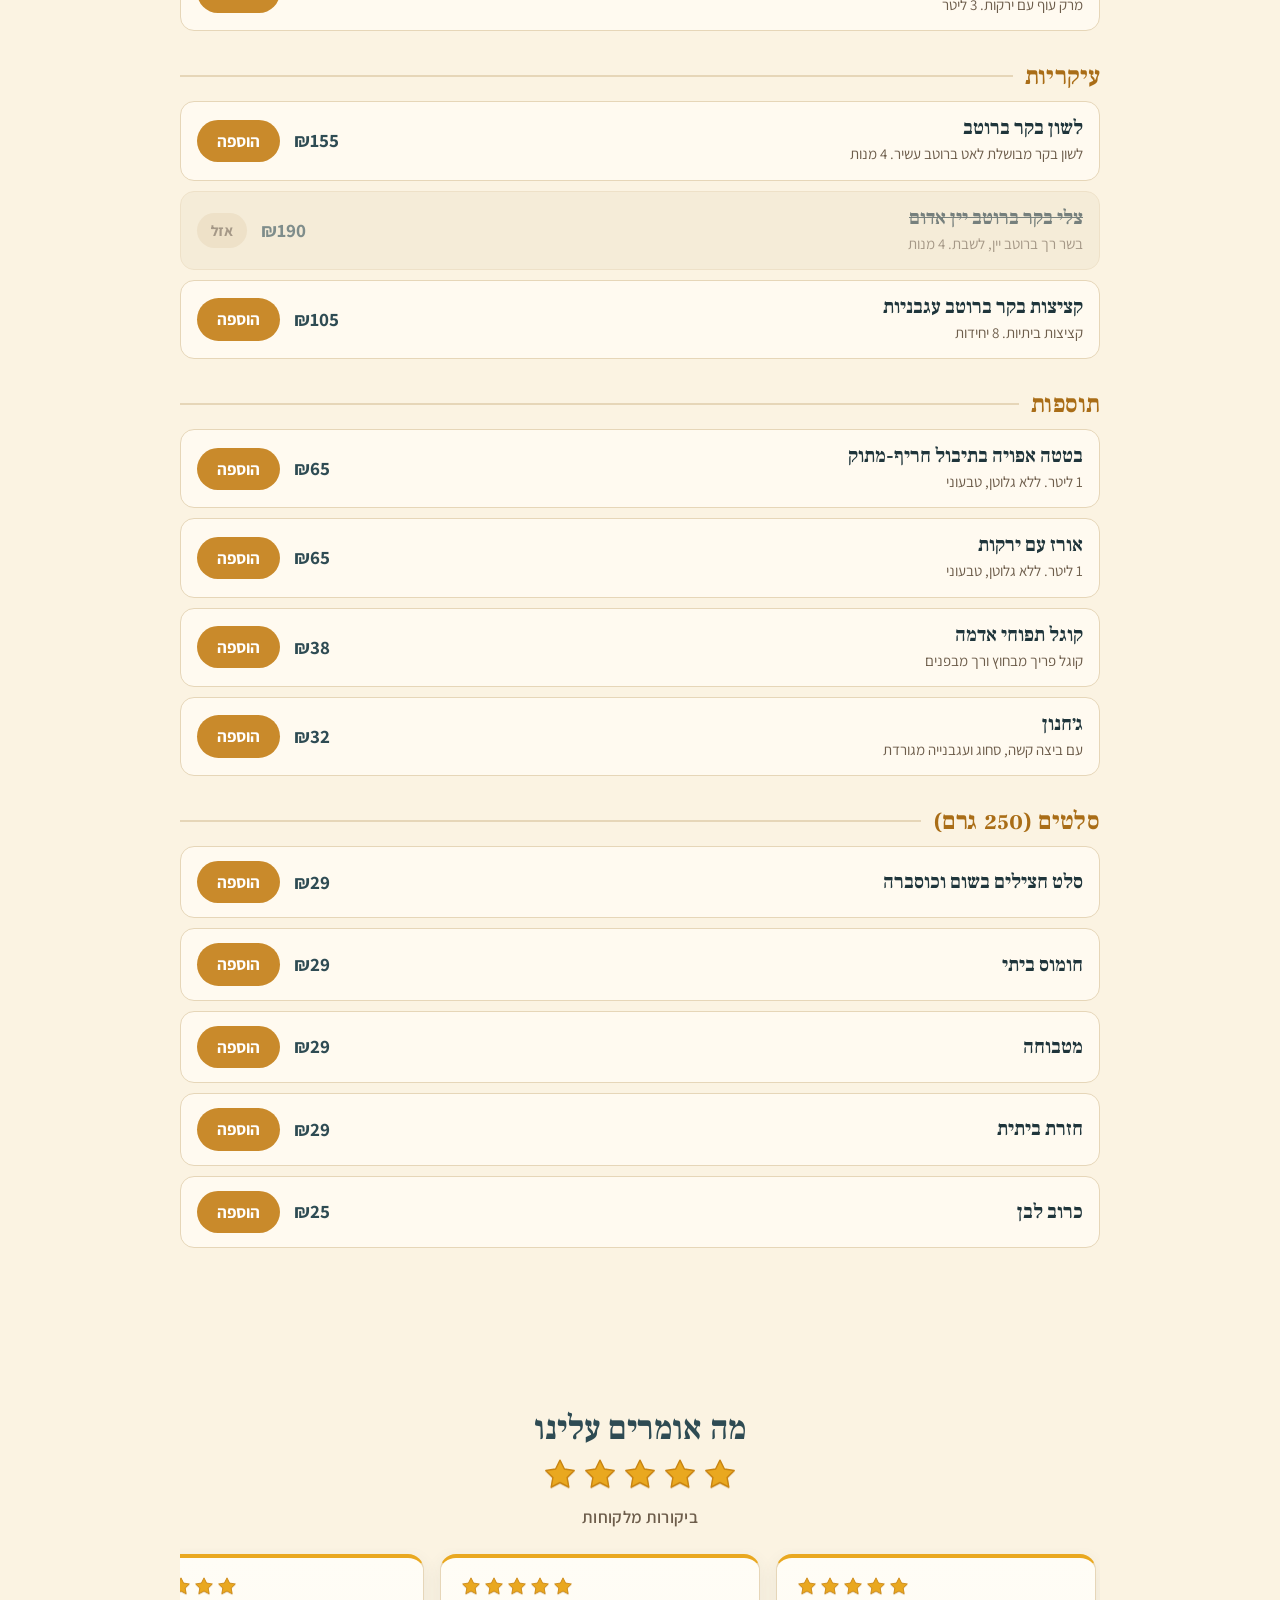
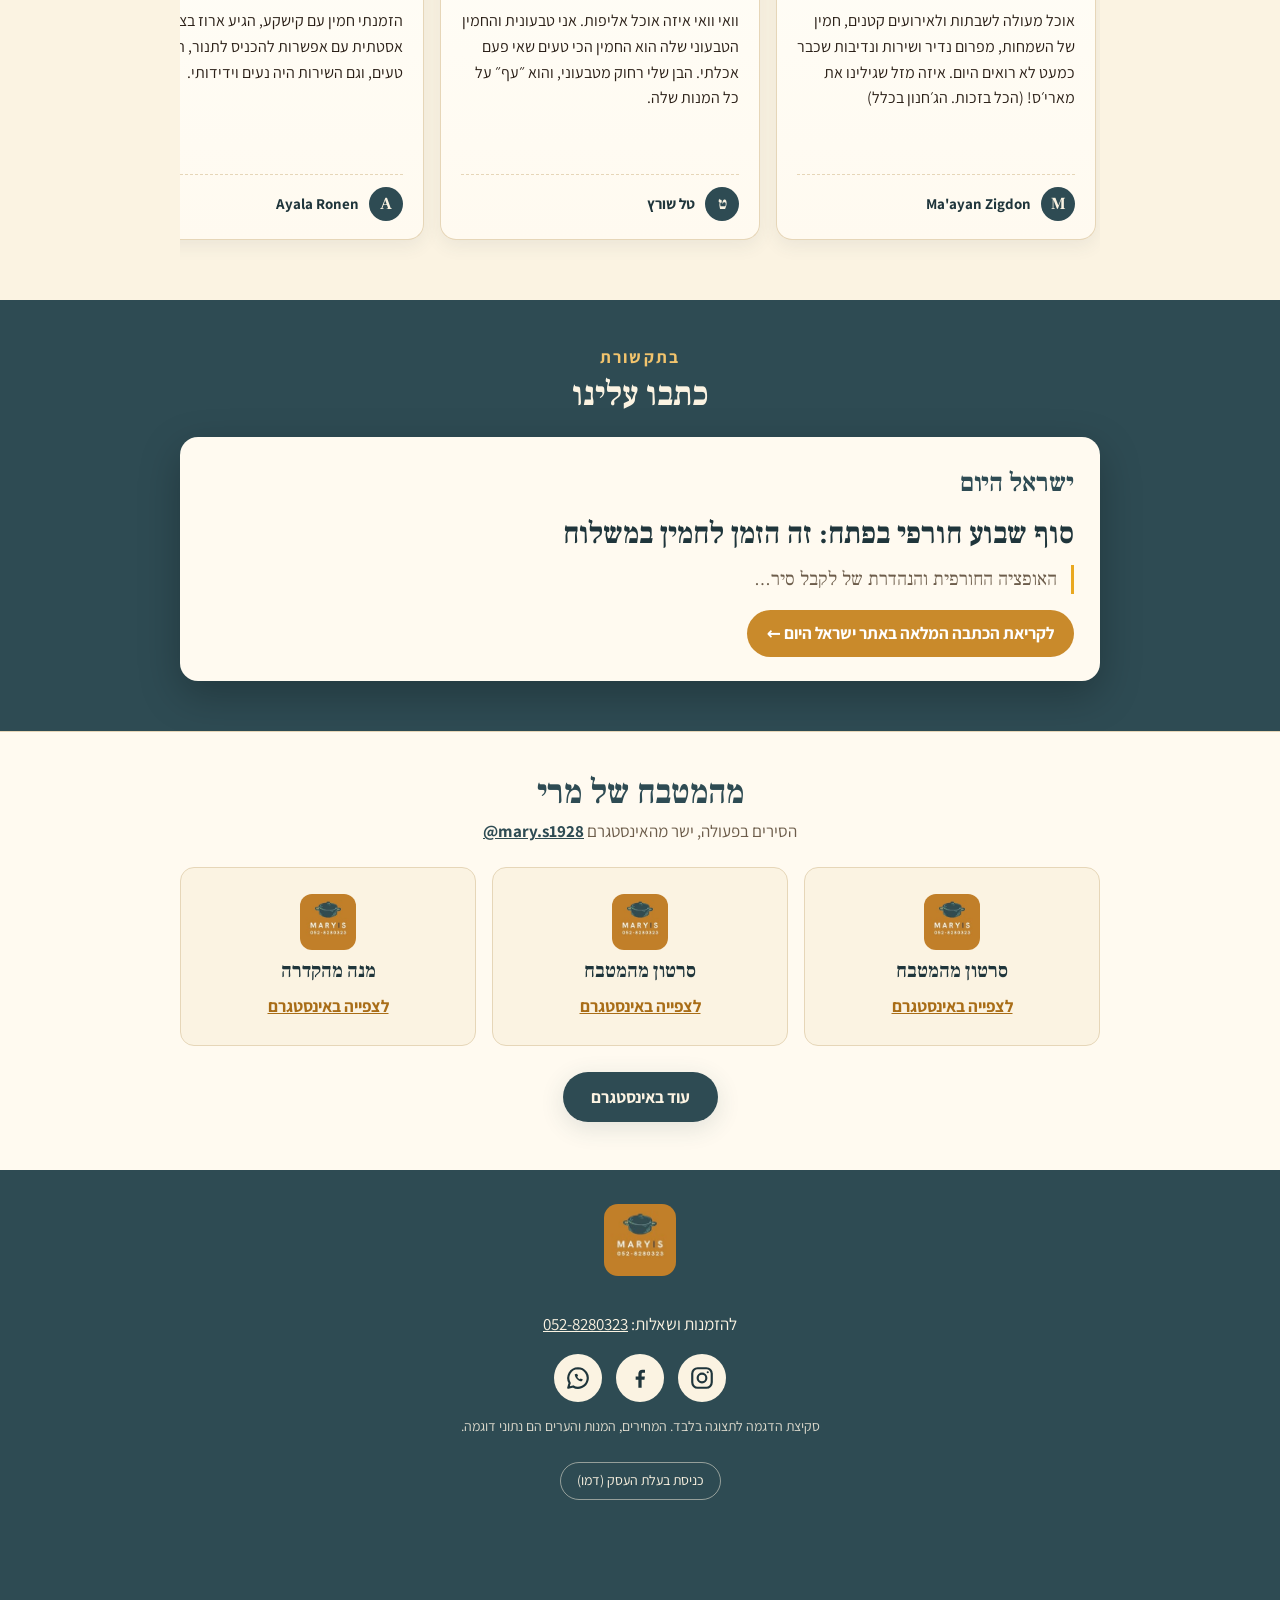
==== commit c44cc38f: "Default days Thursday/Friday; remove Instagram button from hero Co-Authored-By: Claude Sonnet 5.5 <n" ====
--- a/index.html
+++ b/index.html
@@ -55,7 +55,6 @@
     <p class="lead">בוחרים מנות מהתפריט, מחליטים אם לאסוף או שנביא עד הבית, ומשלמים באשראי או במזומן.</p>
     <div class="cta-row">
       <a class="cta" href="#menuSection">לתפריט וההזמנה</a>
-      <a class="cta ghost" href="https://www.instagram.com/mary.s1928/" target="_blank" rel="noopener">לאינסטגרם</a>
     </div>
   </div>
   <div class="hero-photos" id="heroPhotos" aria-label="תמונות מהמטבח, אפשר ללחוץ להגדלה"></div>
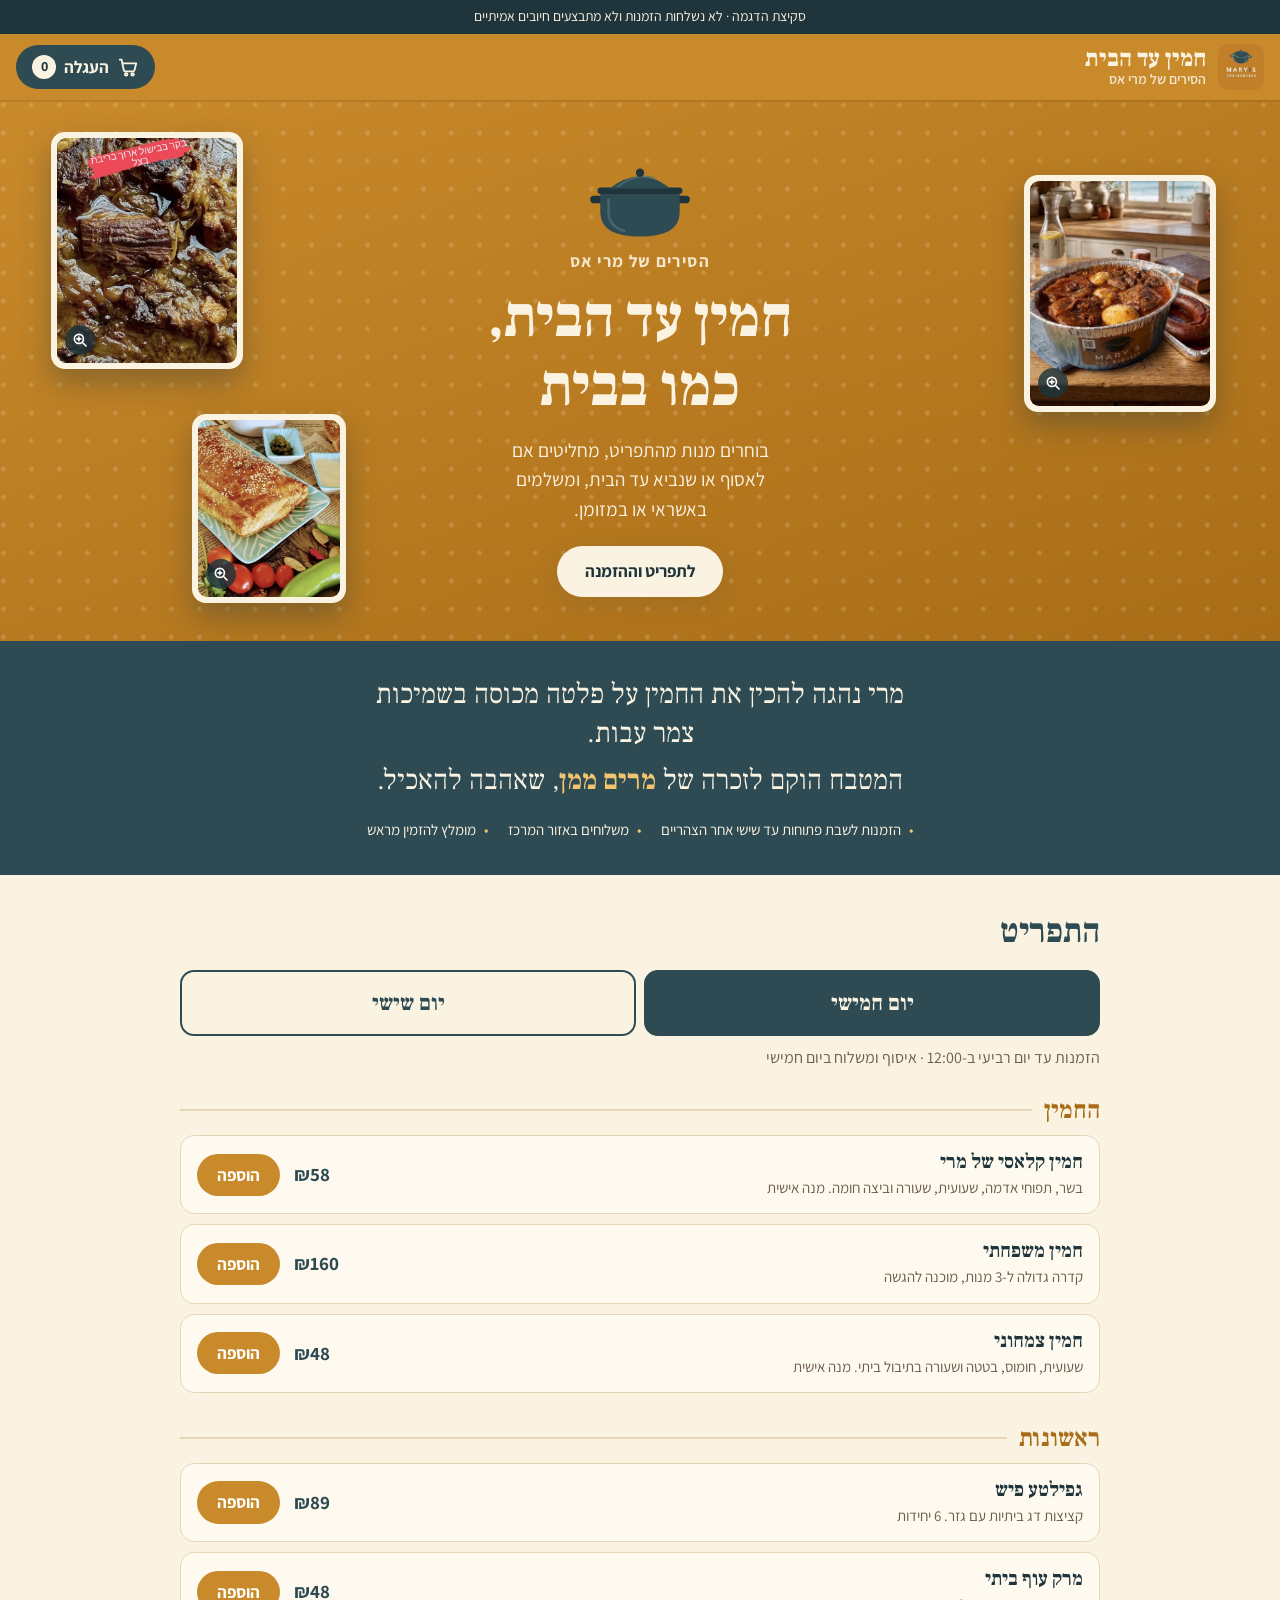
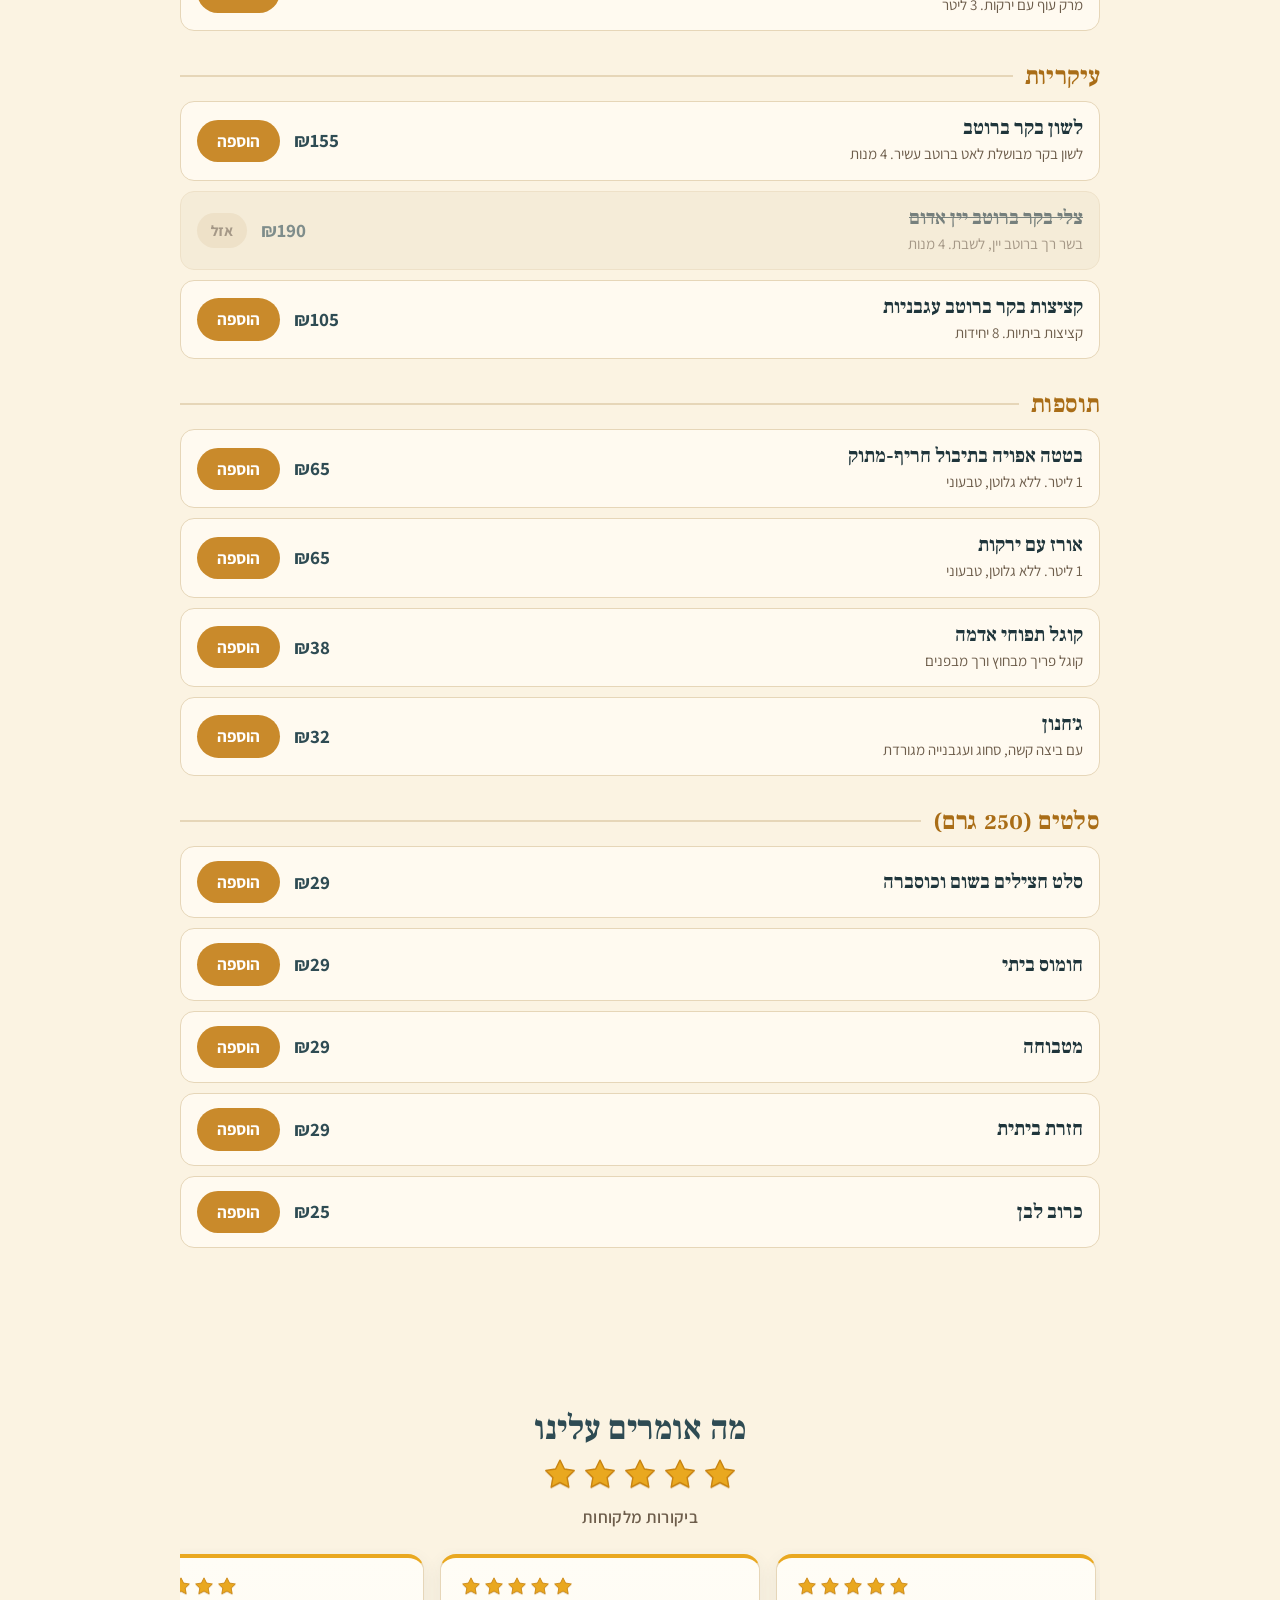
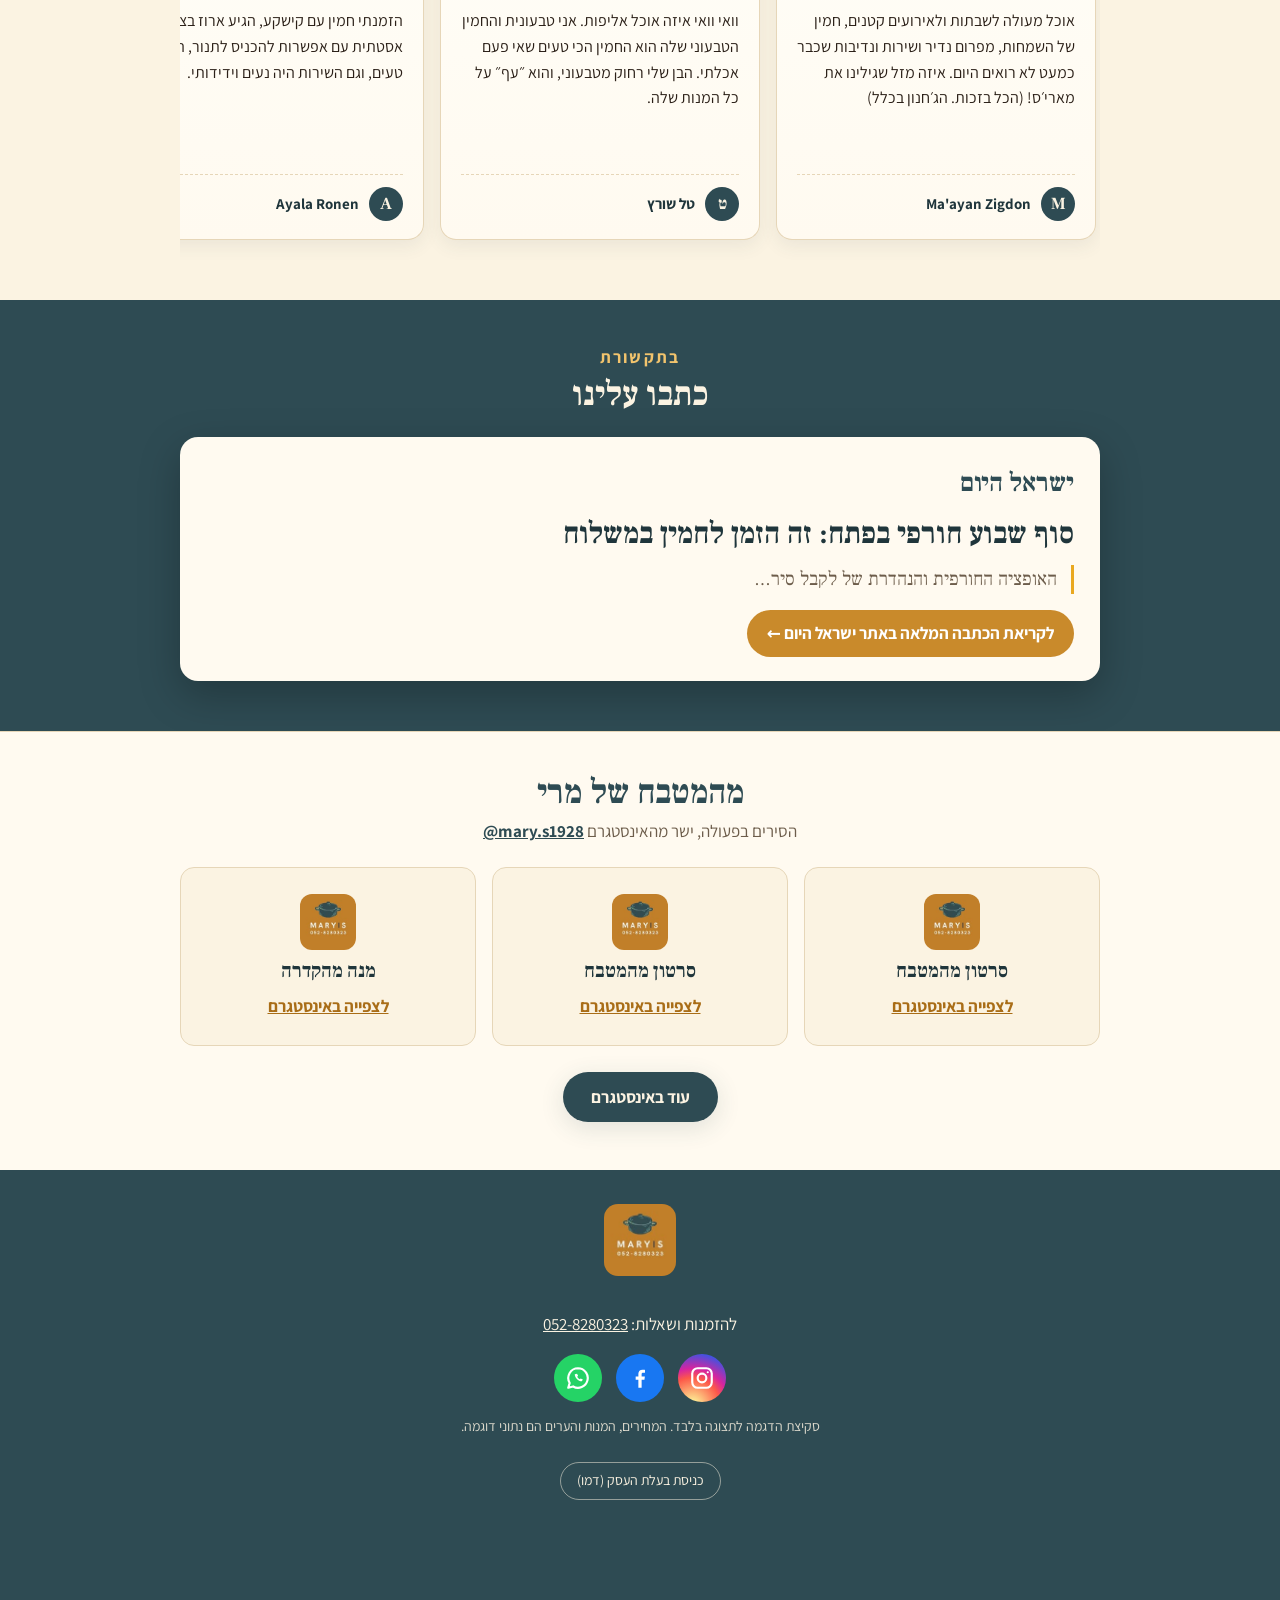
==== commit ae931d5c: "Cache-busting query on assets Co-Authored-By: Claude Sonnet 5.5 <noreply@anthropic.com>" ====
--- a/index.html
+++ b/index.html
@@ -10,7 +10,7 @@
   <link rel="preconnect" href="https://fonts.googleapis.com">
   <link rel="preconnect" href="https://fonts.gstatic.com" crossorigin>
   <link href="https://fonts.googleapis.com/css2?family=Assistant:wght@400;600;700&family=Frank+Ruhl+Libre:wght@500;700;900&display=swap" rel="stylesheet">
-  <link rel="stylesheet" href="styles.css">
+  <link rel="stylesheet" href="styles.css?v=20261017a">
 </head>
 <body>
 
@@ -235,7 +235,7 @@
   </div>
 </div>
 
-<script src="shared.js"></script>
-<script src="app.js"></script>
+<script src="shared.js?v=20261017a"></script>
+<script src="app.js?v=20261017a"></script>
 </body>
 </html>
--- a/styles.css
+++ b/styles.css
@@ -156,7 +156,11 @@
   width: 48px; height: 48px; display: grid; place-items: center; border-radius: 50%;
   background: var(--cream); color: var(--teal-deep); transition: background .15s, transform .15s;
 }
-.site-footer .socials a:hover { background: var(--mustard); color: #fff; transform: translateY(-2px); }
+.site-footer .socials a:hover { transform: translateY(-3px) scale(1.06); box-shadow: 0 8px 18px rgba(0, 0, 0, .35); }
+/* צבעי המותגים */
+.site-footer .socials a.soc-instagram { background: radial-gradient(circle at 30% 107%, #fdf497 0%, #fdf497 5%, #fd5949 45%, #d6249f 60%, #285aeb 90%); color: #fff; }
+.site-footer .socials a.soc-facebook { background: #1877f2; color: #fff; }
+.site-footer .socials a.soc-whatsapp { background: #25d366; color: #fff; }
 .socials svg { width: 26px; height: 26px; }
 
 /* ---------- Instagram ---------- */
